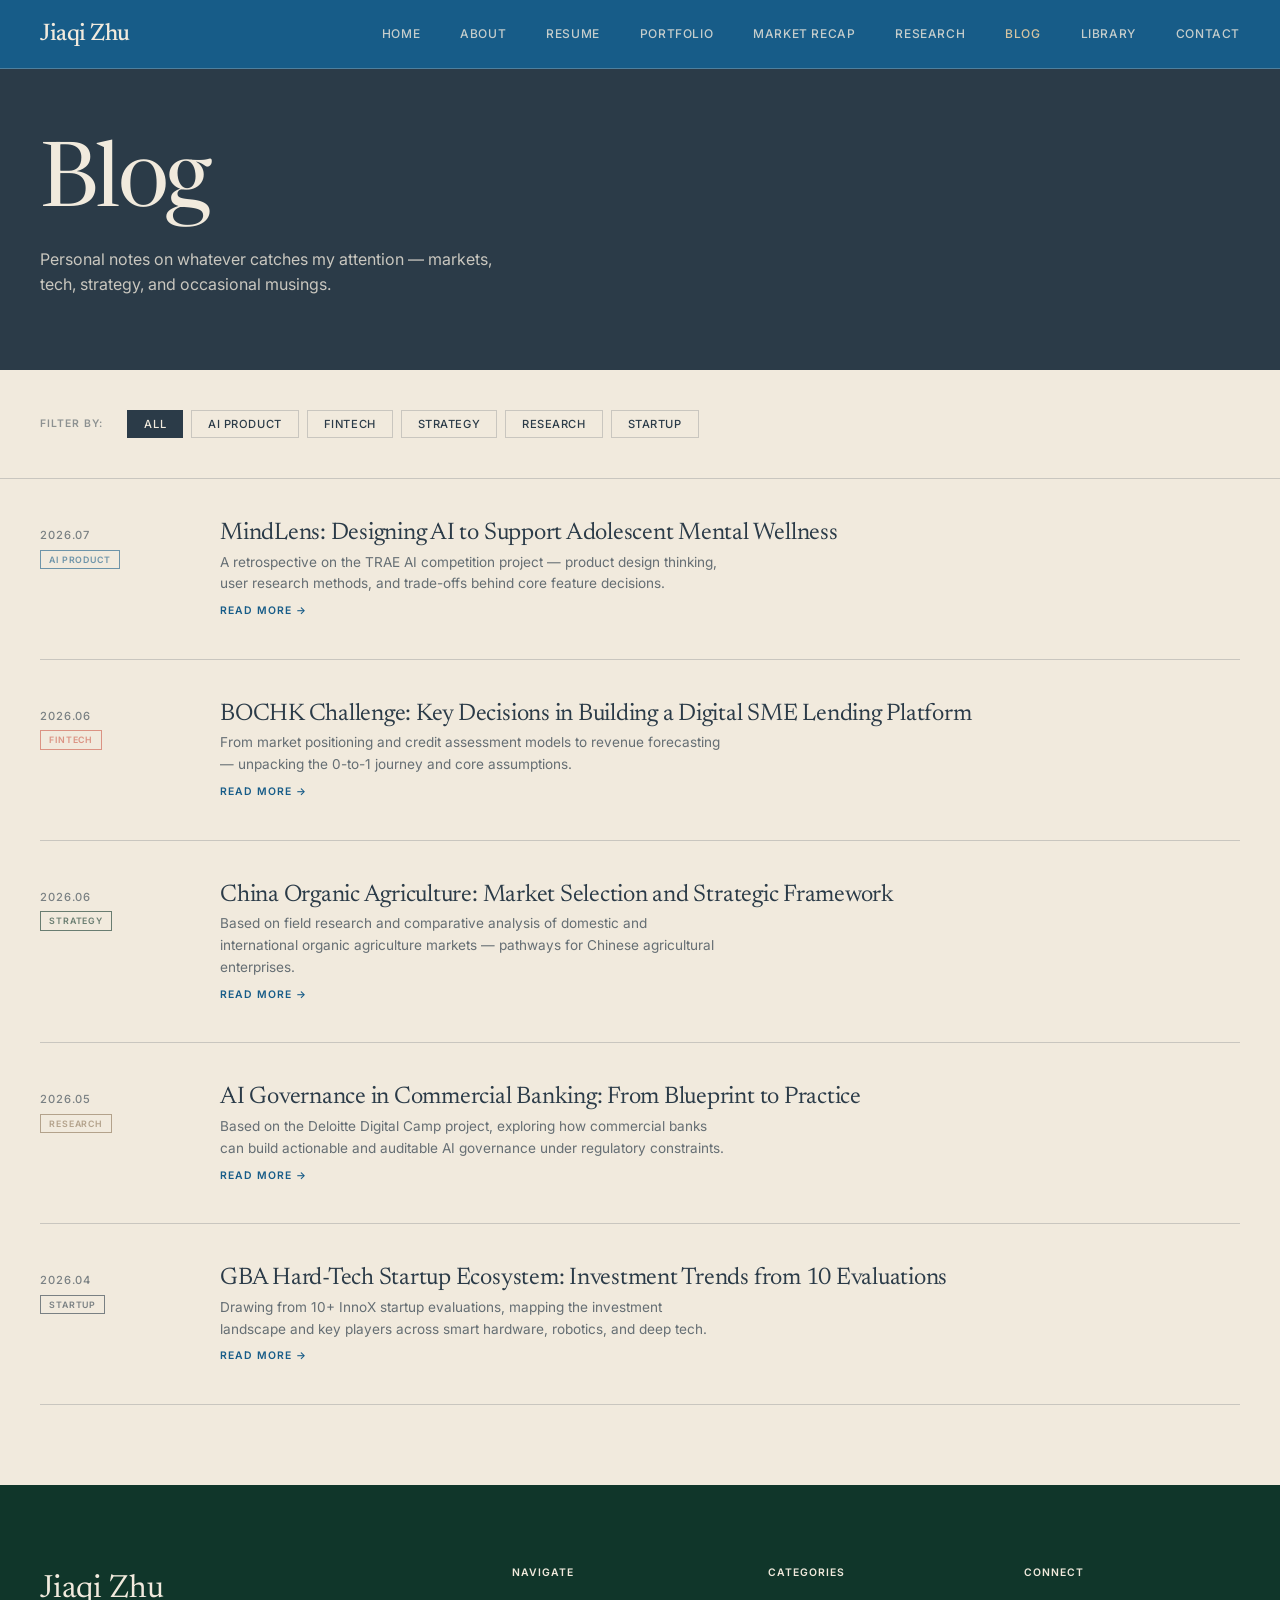
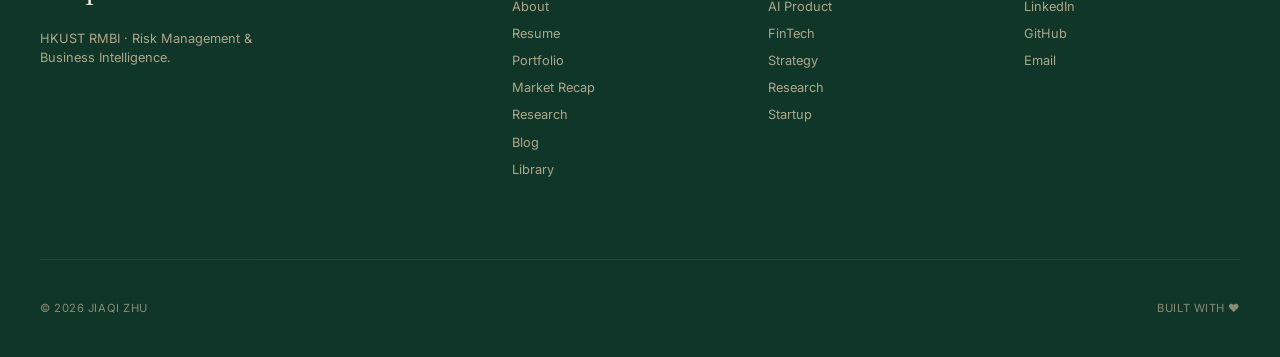
==== blog/index.html @ eea20c62 "Initial commit: personal website" ====
<!DOCTYPE html>
<html lang="en">
<head>
    <meta charset="UTF-8">
    <meta name="viewport" content="width=device-width, initial-scale=1.0">
    <title>Blog — Jiaqi Zhu</title>
    <link rel="preconnect" href="https://fonts.googleapis.com">
    <link rel="preconnect" href="https://fonts.gstatic.com" crossorigin>
    <link href="https://fonts.googleapis.com/css2?family=Inter:wght@400;500;600&family=Newsreader:opsz,wght@6..72,200;6..72,400;6..72,500&display=swap" rel="stylesheet">
    <style>
        :root {
            --color-sky: #175C88;
            --color-coral: #CE5A48;
            --color-forest: #10362A;
            --color-paper: #F1EADD;
            --color-ink: #2B3B48;
            --color-sand: #D5C4A1;
            --line-ink: rgba(43, 59, 72, 0.2);
            --line-paper: rgba(241, 234, 221, 0.25);
            --font-serif: 'Newsreader', 'Times New Roman', serif;
            --font-sans: 'Inter', -apple-system, sans-serif;
            --space-xs: 0.5rem; --space-sm: 1rem; --space-md: 2.5rem; --space-lg: 5rem; --space-xl: 8vh;
        }
        * { margin: 0; padding: 0; box-sizing: border-box; -webkit-font-smoothing: antialiased; }
        html { scroll-behavior: smooth; }
        body { background-color: var(--color-paper); color: var(--color-ink); font-family: var(--font-sans); line-height: 1.5; }
        ::selection { background: var(--color-coral); color: var(--color-paper); }
        a { color: inherit; text-decoration: none; transition: opacity 0.2s ease; }
        a:hover { opacity: 0.6; }

        /* ── Nav ── */
        .nav-bar {
            background-color: var(--color-sky);
            border-bottom: 1px solid var(--line-paper);
            position: sticky; top: 0; z-index: 10;
            display: flex; justify-content: space-between; align-items: center;
            padding: var(--space-sm) var(--space-md);
        }
        .nav-brand { font-family: var(--font-serif); font-size: 1.5rem; font-weight: 500; letter-spacing: -0.02em; color: var(--color-paper); }
        .nav-links { display: flex; gap: var(--space-md); font-size: 0.75rem; text-transform: uppercase; letter-spacing: 0.05em; font-weight: 500; }
        .nav-links a { color: var(--color-paper); opacity: 0.8; }
        .nav-links a:hover, .nav-links a.active-link { opacity: 1; color: var(--color-sand); }
        .mobile-menu-btn { display: none; background: none; border: none; color: var(--color-paper); font-size: 1.5rem; cursor: pointer; }

        /* ── Page Header ── */
        .page-header {
            background-color: var(--color-ink);
            color: var(--color-paper);
            padding: var(--space-xl) var(--space-md);
        }
        .page-header h1 {
            font-family: var(--font-serif);
            font-size: clamp(3rem, 7vw, 6rem);
            font-weight: 400;
            letter-spacing: -0.03em;
            line-height: 1;
            margin-bottom: var(--space-sm);
        }
        .page-header p {
            font-size: 1rem;
            opacity: 0.8;
            max-width: 48ch;
            line-height: 1.6;
        }

        /* ── Category Filter ── */
        .filter-bar {
            padding: var(--space-md) var(--space-md);
            border-bottom: 1px solid var(--line-ink);
            display: flex; flex-wrap: wrap; gap: var(--space-xs); align-items: center;
        }
        .filter-label {
            font-size: 0.65rem; text-transform: uppercase; letter-spacing: 0.1em; font-weight: 600;
            opacity: 0.5; margin-right: var(--space-sm);
        }
        .filter-pill {
            display: inline-block;
            padding: 6px 16px;
            font-size: 0.7rem; text-transform: uppercase; letter-spacing: 0.05em; font-weight: 500;
            border: 1px solid var(--line-ink);
            cursor: pointer; transition: all 0.2s ease;
            background: transparent; color: var(--color-ink);
            font-family: var(--font-sans);
        }
        .filter-pill:hover { border-color: var(--color-ink); }
        .filter-pill.active { background-color: var(--color-ink); color: var(--color-paper); border-color: var(--color-ink); }
        .filter-pill[data-cat="ai-product"].active { background-color: var(--color-sky); border-color: var(--color-sky); }
        .filter-pill[data-cat="fintech"].active { background-color: var(--color-coral); border-color: var(--color-coral); }
        .filter-pill[data-cat="strategy"].active { background-color: var(--color-forest); border-color: var(--color-forest); }
        .filter-pill[data-cat="research"].active { background-color: var(--color-sand); border-color: var(--color-sand); color: var(--color-ink); }
        .filter-pill[data-cat="startup"].active { background-color: var(--color-ink); border-color: var(--color-ink); }

        /* ── Post Cards ── */
        .posts-container { padding: 0 var(--space-md); }
        .post-card {
            display: grid;
            grid-template-columns: 140px 1fr;
            gap: var(--space-md);
            padding: var(--space-md) 0;
            border-bottom: 1px solid var(--line-ink);
            transition: all 0.2s ease;
            align-items: baseline;
        }
        .post-card:hover { padding-left: 12px; }
        .post-card:last-child { border-bottom: none; }
        .post-meta {
            font-size: 0.7rem; text-transform: uppercase; letter-spacing: 0.08em;
            font-weight: 500; opacity: 0.6; padding-top: 3px;
            display: flex; flex-direction: column; gap: 6px;
        }
        .post-cat-tag {
            display: inline-block; align-self: flex-start;
            font-size: 0.55rem; letter-spacing: 0.1em; font-weight: 600;
            padding: 2px 8px; border: 1px solid;
        }
        .cat-ai-product { color: var(--color-sky); border-color: var(--color-sky); }
        .cat-fintech { color: var(--color-coral); border-color: var(--color-coral); }
        .cat-strategy { color: var(--color-forest); border-color: var(--color-forest); }
        .cat-research { color: #8B7355; border-color: #8B7355; }
        .cat-startup { color: var(--color-ink); border-color: var(--color-ink); }

        .post-body { display: flex; flex-direction: column; gap: 4px; }
        .post-title {
            font-family: var(--font-serif);
            font-size: 1.5rem; letter-spacing: -0.01em; line-height: 1.2;
        }
        .post-excerpt {
            font-size: 0.85rem; opacity: 0.7; line-height: 1.6; max-width: 56ch;
        }
        .post-read-more {
            font-size: 0.65rem; text-transform: uppercase; letter-spacing: 0.1em; font-weight: 600;
            color: var(--color-sky); align-self: flex-start; margin-top: 4px;
        }

        .no-results {
            padding: var(--space-lg) 0;
            text-align: center;
            font-family: var(--font-serif);
            font-size: 1.2rem;
            opacity: 0.5;
        }

        /* ── Footer ── */
        .footer {
            background-color: var(--color-forest); color: var(--color-sand);
            padding: var(--space-lg) var(--space-md) var(--space-md);
            margin-top: var(--space-lg);
        }
        .footer-grid { display: grid; grid-template-columns: 2fr 1fr 1fr 1fr; gap: var(--space-md); margin-bottom: var(--space-lg); }
        .footer-brand { font-family: var(--font-serif); font-size: 2rem; margin-bottom: var(--space-sm); color: var(--color-paper); }
        .footer-desc { font-size: 0.8rem; max-width: 30ch; opacity: 0.8; line-height: 1.5; }
        .footer-col-title { font-size: 0.65rem; text-transform: uppercase; letter-spacing: 0.1em; color: var(--color-paper); margin-bottom: var(--space-sm); font-weight: 600; }
        .footer-links { list-style: none; display: flex; flex-direction: column; gap: 8px; }
        .footer-links li { font-size: 0.8rem; opacity: 0.8; }
        .footer-bottom { display: flex; justify-content: space-between; padding-top: var(--space-md); border-top: 1px solid rgba(213,196,161,0.2); font-size: 0.7rem; opacity: 0.6; text-transform: uppercase; letter-spacing: 0.05em; }

        @media (max-width: 768px) {
            .nav-links { display: none; }
            .nav-links.open { display: flex; flex-direction: column; position: absolute; top: 100%; left: 0; right: 0; background: rgba(23,92,136,0.95); padding: var(--space-md); gap: var(--space-sm); }
            .mobile-menu-btn { display: block; }
            .post-card { grid-template-columns: 1fr; gap: 4px; }
            .post-meta { flex-direction: row; gap: var(--space-sm); }
            .footer-grid { grid-template-columns: 1fr 1fr; }
            .footer-brand-col { grid-column: 1 / -1; }
        }
    </style>
</head>
<body>

    <div class="nav-bar">
        <a href="../index.html" class="nav-brand">Jiaqi Zhu</a>
        <button class="mobile-menu-btn" onclick="document.querySelector('.nav-links').classList.toggle('open')" aria-label="Menu">☰</button>
        <div class="nav-links">
            <a href="../index.html">Home</a>
            <a href="../index.html#about">About</a>
            <a href="../index.html#resume">Resume</a>
            <a href="../index.html#portfolio">Portfolio</a>
            <a href="../market-recap/index.html">Market Recap</a>
            <a href="../research/index.html">Research</a>
            <a href="../blog/index.html" class="active-link">Blog</a>
            <a href="../library/index.html">Library</a>
            <a href="../index.html#contact">Contact</a>
        </div>
    </div>

    <div class="page-header">
        <h1>Blog</h1>
        <p>Personal notes on whatever catches my attention — markets, tech, strategy, and occasional musings.</p>
    </div>

    <!-- Category Filter -->
    <div class="filter-bar">
        <span class="filter-label">Filter by:</span>
        <button class="filter-pill active" data-cat="all" onclick="filterPosts('all')">All</button>
        <button class="filter-pill" data-cat="ai-product" onclick="filterPosts('ai-product')">AI Product</button>
        <button class="filter-pill" data-cat="fintech" onclick="filterPosts('fintech')">FinTech</button>
        <button class="filter-pill" data-cat="strategy" onclick="filterPosts('strategy')">Strategy</button>
        <button class="filter-pill" data-cat="research" onclick="filterPosts('research')">Research</button>
        <button class="filter-pill" data-cat="startup" onclick="filterPosts('startup')">Startup</button>
    </div>

    <!-- Post List -->
    <div class="posts-container" id="postsContainer">

        <!-- ── Copy this block to add a new post ── -->
        <div class="post-card" data-category="ai-product">
            <div class="post-meta">
                <span>2026.07</span>
                <span class="post-cat-tag cat-ai-product">AI Product</span>
            </div>
            <div class="post-body">
                <a href="posts/post-1.html" class="post-title">MindLens: Designing AI to Support Adolescent Mental Wellness</a>
                <p class="post-excerpt">A retrospective on the TRAE AI competition project — product design thinking, user research methods, and trade-offs behind core feature decisions.</p>
                <a href="posts/post-1.html" class="post-read-more">Read More →</a>
            </div>
        </div>
        <!-- ── Copy until here ── -->

        <div class="post-card" data-category="fintech">
            <div class="post-meta">
                <span>2026.06</span>
                <span class="post-cat-tag cat-fintech">FinTech</span>
            </div>
            <div class="post-body">
                <a href="posts/template.html" class="post-title">BOCHK Challenge: Key Decisions in Building a Digital SME Lending Platform</a>
                <p class="post-excerpt">From market positioning and credit assessment models to revenue forecasting — unpacking the 0-to-1 journey and core assumptions.</p>
                <a href="posts/template.html" class="post-read-more">Read More →</a>
            </div>
        </div>

        <div class="post-card" data-category="strategy">
            <div class="post-meta">
                <span>2026.06</span>
                <span class="post-cat-tag cat-strategy">Strategy</span>
            </div>
            <div class="post-body">
                <a href="posts/template.html" class="post-title">China Organic Agriculture: Market Selection and Strategic Framework</a>
                <p class="post-excerpt">Based on field research and comparative analysis of domestic and international organic agriculture markets — pathways for Chinese agricultural enterprises.</p>
                <a href="posts/template.html" class="post-read-more">Read More →</a>
            </div>
        </div>

        <div class="post-card" data-category="research">
            <div class="post-meta">
                <span>2026.05</span>
                <span class="post-cat-tag cat-research">Research</span>
            </div>
            <div class="post-body">
                <a href="posts/template.html" class="post-title">AI Governance in Commercial Banking: From Blueprint to Practice</a>
                <p class="post-excerpt">Based on the Deloitte Digital Camp project, exploring how commercial banks can build actionable and auditable AI governance under regulatory constraints.</p>
                <a href="posts/template.html" class="post-read-more">Read More →</a>
            </div>
        </div>

        <div class="post-card" data-category="startup">
            <div class="post-meta">
                <span>2026.04</span>
                <span class="post-cat-tag cat-startup">Startup</span>
            </div>
            <div class="post-body">
                <a href="posts/template.html" class="post-title">GBA Hard-Tech Startup Ecosystem: Investment Trends from 10 Evaluations</a>
                <p class="post-excerpt">Drawing from 10+ InnoX startup evaluations, mapping the investment landscape and key players across smart hardware, robotics, and deep tech.</p>
                <a href="posts/template.html" class="post-read-more">Read More →</a>
            </div>
        </div>

        <div class="no-results" id="noResults" style="display:none;">
            No posts in this category yet.
        </div>
    </div>

    <!-- Footer -->
    <footer class="footer">
        <div class="footer-grid">
            <div class="footer-brand-col"><div class="footer-brand">Jiaqi Zhu</div><p class="footer-desc">HKUST RMBI · Risk Management &amp; Business Intelligence.</p></div>
            <div><h4 class="footer-col-title">Navigate</h4><ul class="footer-links"><li><a href="../index.html#about">About</a></li><li><a href="../index.html#resume">Resume</a></li><li><a href="../index.html#portfolio">Portfolio</a></li><li><a href="../market-recap/index.html">Market Recap</a></li><li><a href="../research/index.html">Research</a></li><li><a href="../blog/index.html">Blog</a></li><li><a href="../library/index.html">Library</a></li></ul></div>
            <div><h4 class="footer-col-title">Categories</h4><ul class="footer-links"><li><a href="#" onclick="filterPosts('ai-product')">AI Product</a></li><li><a href="#" onclick="filterPosts('fintech')">FinTech</a></li><li><a href="#" onclick="filterPosts('strategy')">Strategy</a></li><li><a href="#" onclick="filterPosts('research')">Research</a></li><li><a href="#" onclick="filterPosts('startup')">Startup</a></li></ul></div>
            <div><h4 class="footer-col-title">Connect</h4><ul class="footer-links"><li><a href="https://www.linkedin.com/in/jiaqi-zhu-5a44a4384" target="_blank">LinkedIn</a></li><li><a href="https://github.com/GZ-November" target="_blank">GitHub</a></li><li><a href="mailto:jzhucr@connect.ust.hk">Email</a></li></ul></div>
        </div>
        <div class="footer-bottom"><span>© 2026 Jiaqi Zhu</span><span>Built with ❤️</span></div>
    </footer>

    <!-- Filter Script -->
    <script>
        /* ── 手机菜单关闭 ── */
        document.querySelectorAll('.nav-links a').forEach(link => {
            link.addEventListener('click', () => document.querySelector('.nav-links').classList.remove('open'));
        });

        /* ── 分类筛选 ── */
        function filterPosts(category) {
            // Update active pill
            document.querySelectorAll('.filter-pill').forEach(p => p.classList.remove('active'));
            document.querySelector(`.filter-pill[data-cat="${category}"]`).classList.add('active');

            const cards = document.querySelectorAll('.post-card');
            let visible = 0;
            cards.forEach(card => {
                if (category === 'all' || card.dataset.category === category) {
                    card.style.display = '';
                    visible++;
                } else {
                    card.style.display = 'none';
                }
            });
            document.getElementById('noResults').style.display = visible === 0 ? 'block' : 'none';
        }
    </script>
</body>
</html>
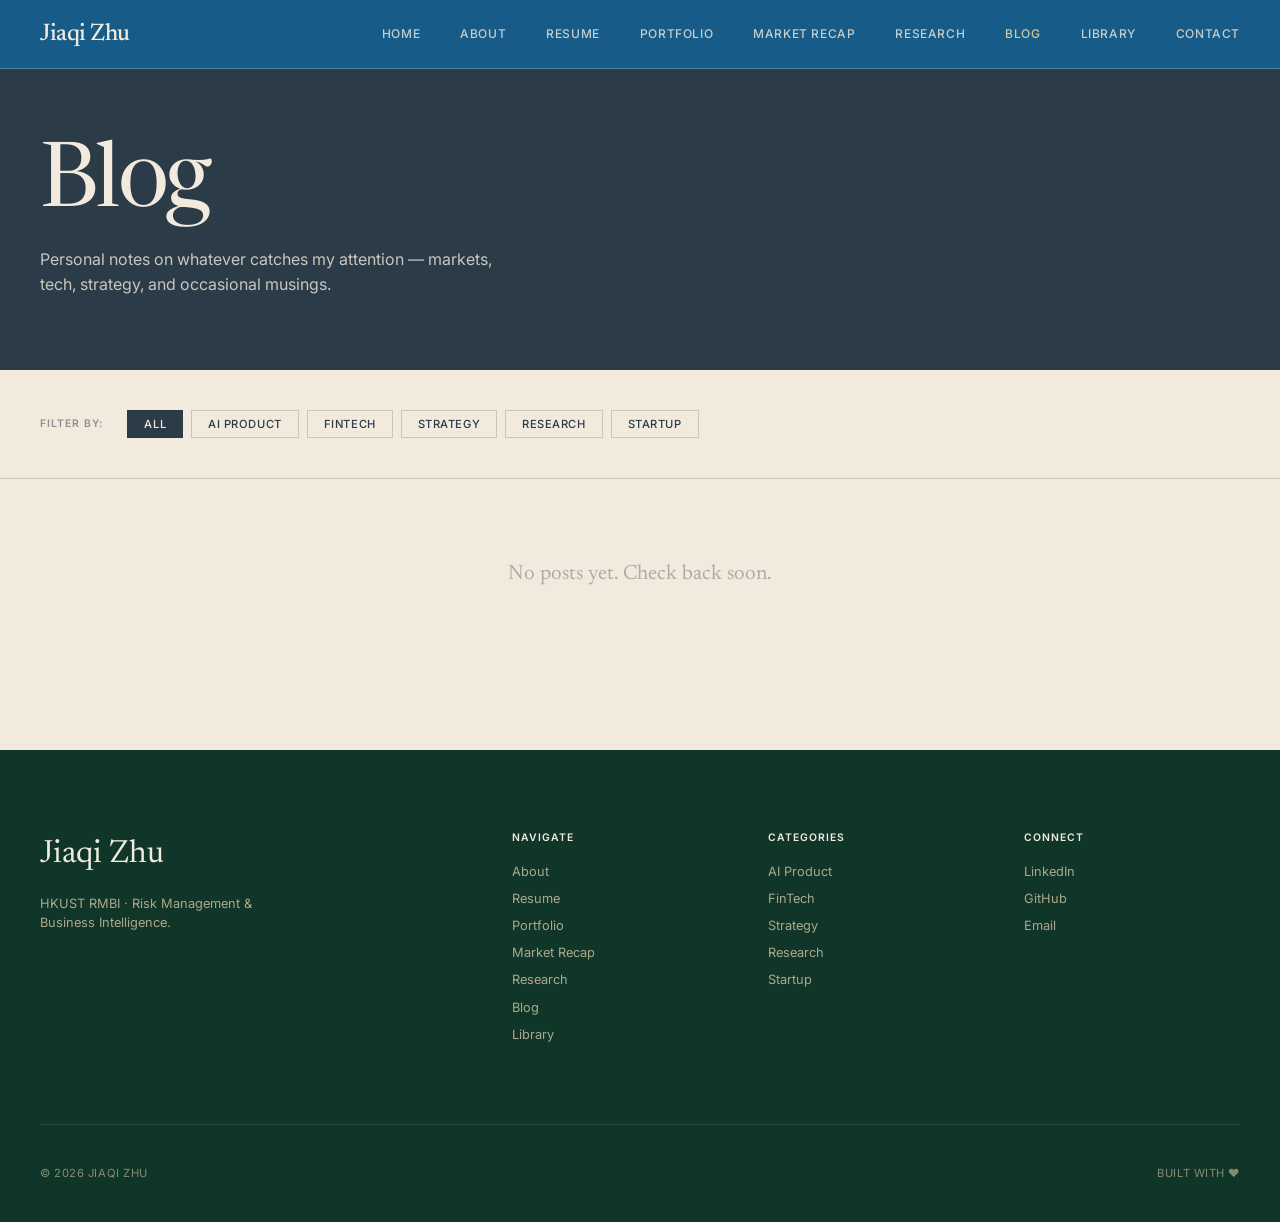
==== commit 4cdf4bad: "Clear blog content — ready for real posts" ====
--- a/blog/index.html
+++ b/blog/index.html
@@ -203,66 +203,11 @@
     <div class="posts-container" id="postsContainer">
 
         <!-- ── Copy this block to add a new post ── -->
-        <div class="post-card" data-category="ai-product">
-            <div class="post-meta">
-                <span>2026.07</span>
-                <span class="post-cat-tag cat-ai-product">AI Product</span>
-            </div>
-            <div class="post-body">
-                <a href="posts/post-1.html" class="post-title">MindLens: Designing AI to Support Adolescent Mental Wellness</a>
-                <p class="post-excerpt">A retrospective on the TRAE AI competition project — product design thinking, user research methods, and trade-offs behind core feature decisions.</p>
-                <a href="posts/post-1.html" class="post-read-more">Read More →</a>
-            </div>
-        </div>
         <!-- ── Copy until here ── -->
 
-        <div class="post-card" data-category="fintech">
-            <div class="post-meta">
-                <span>2026.06</span>
-                <span class="post-cat-tag cat-fintech">FinTech</span>
-            </div>
-            <div class="post-body">
-                <a href="posts/template.html" class="post-title">BOCHK Challenge: Key Decisions in Building a Digital SME Lending Platform</a>
-                <p class="post-excerpt">From market positioning and credit assessment models to revenue forecasting — unpacking the 0-to-1 journey and core assumptions.</p>
-                <a href="posts/template.html" class="post-read-more">Read More →</a>
-            </div>
-        </div>
-
-        <div class="post-card" data-category="strategy">
-            <div class="post-meta">
-                <span>2026.06</span>
-                <span class="post-cat-tag cat-strategy">Strategy</span>
-            </div>
-            <div class="post-body">
-                <a href="posts/template.html" class="post-title">China Organic Agriculture: Market Selection and Strategic Framework</a>
-                <p class="post-excerpt">Based on field research and comparative analysis of domestic and international organic agriculture markets — pathways for Chinese agricultural enterprises.</p>
-                <a href="posts/template.html" class="post-read-more">Read More →</a>
-            </div>
-        </div>
-
-        <div class="post-card" data-category="research">
-            <div class="post-meta">
-                <span>2026.05</span>
-                <span class="post-cat-tag cat-research">Research</span>
-            </div>
-            <div class="post-body">
-                <a href="posts/template.html" class="post-title">AI Governance in Commercial Banking: From Blueprint to Practice</a>
-                <p class="post-excerpt">Based on the Deloitte Digital Camp project, exploring how commercial banks can build actionable and auditable AI governance under regulatory constraints.</p>
-                <a href="posts/template.html" class="post-read-more">Read More →</a>
-            </div>
-        </div>
-
-        <div class="post-card" data-category="startup">
-            <div class="post-meta">
-                <span>2026.04</span>
-                <span class="post-cat-tag cat-startup">Startup</span>
-            </div>
-            <div class="post-body">
-                <a href="posts/template.html" class="post-title">GBA Hard-Tech Startup Ecosystem: Investment Trends from 10 Evaluations</a>
-                <p class="post-excerpt">Drawing from 10+ InnoX startup evaluations, mapping the investment landscape and key players across smart hardware, robotics, and deep tech.</p>
-                <a href="posts/template.html" class="post-read-more">Read More →</a>
-            </div>
-        </div>
+        <p style="font-family:var(--font-serif); font-size:1.3rem; opacity:0.35; padding:var(--space-lg) 0; text-align:center;">
+            No posts yet. Check back soon.
+        </p>
 
         <div class="no-results" id="noResults" style="display:none;">
             No posts in this category yet.
